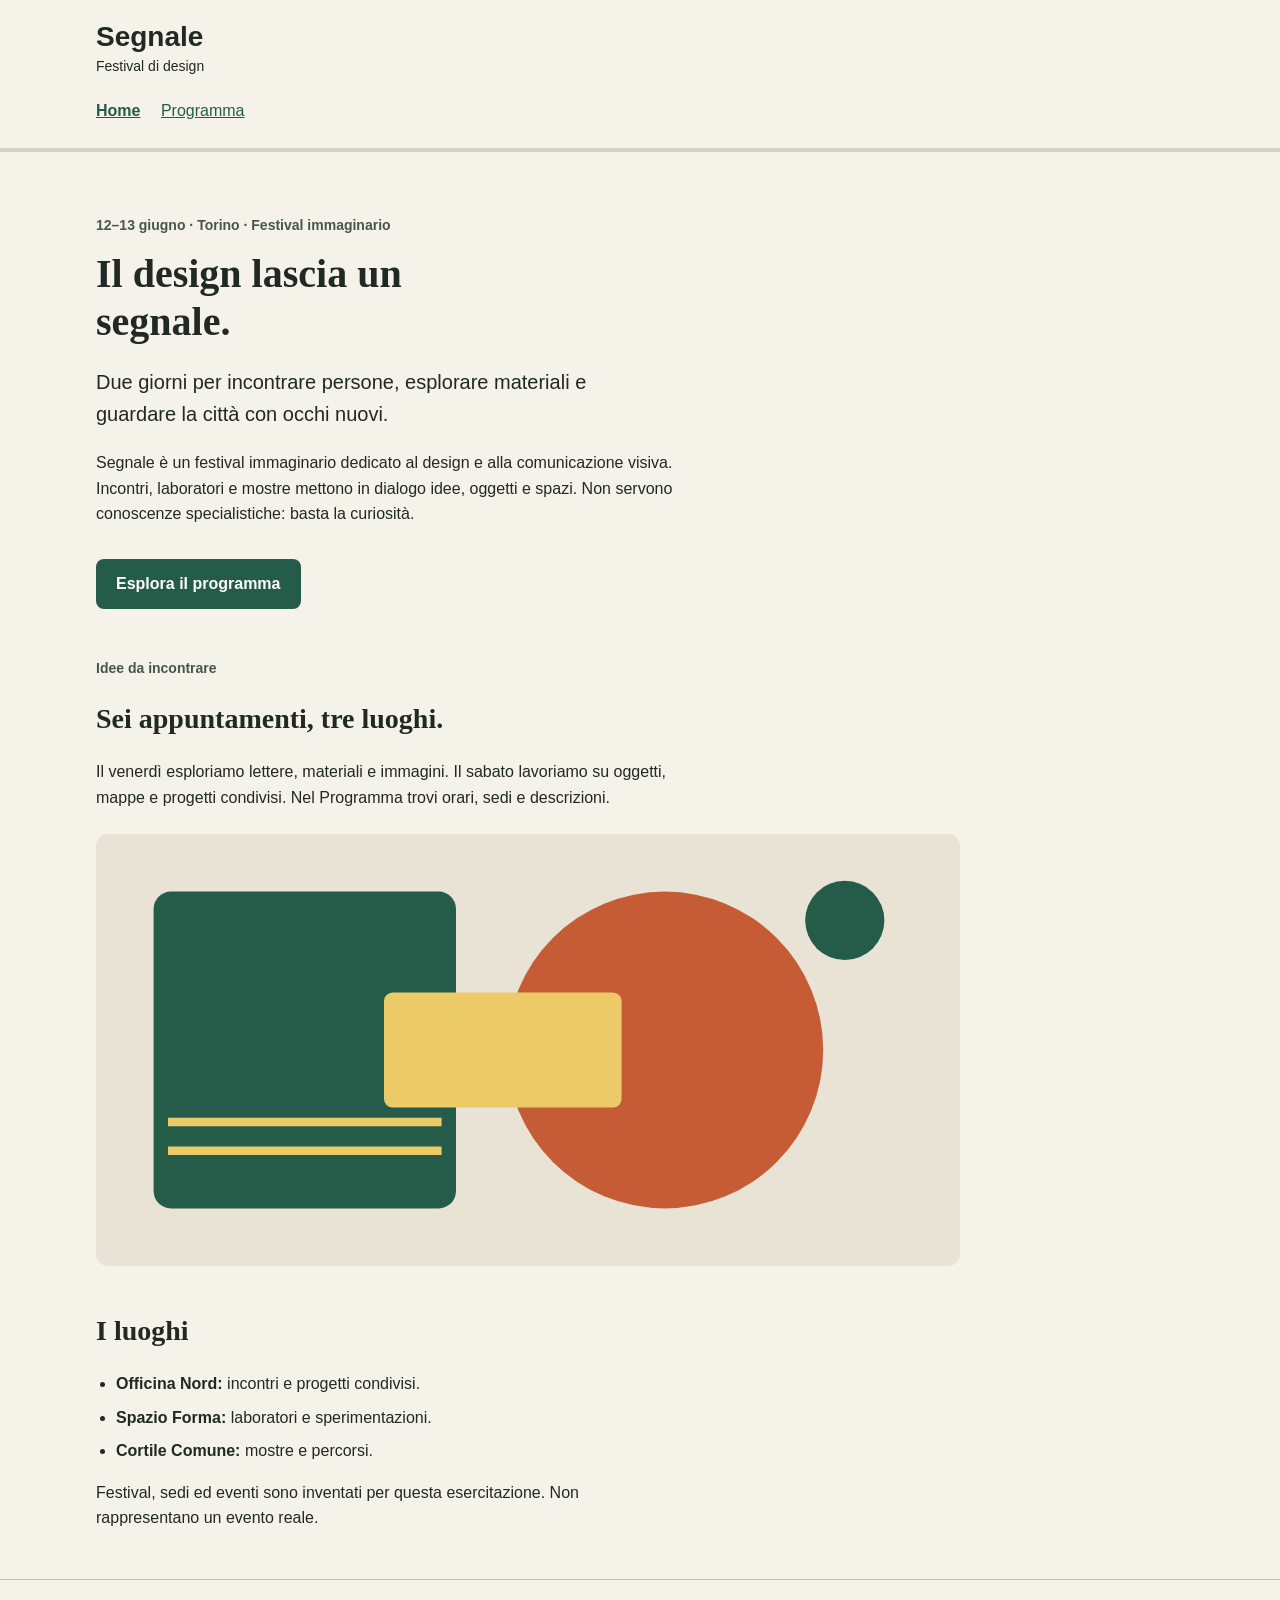
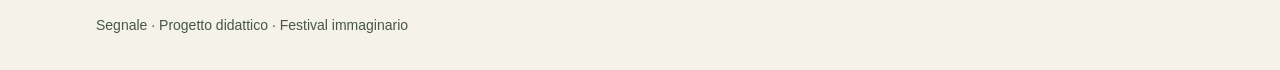
==== index.html @ 08f9d352 "Base iniziale del sito Segnale File originali forniti per l'esercitazione, prima di qualsiasi modifi" ====
<!doctype html>
<html lang="it">
<head>
  <meta charset="utf-8">
  <meta name="viewport" content="width=device-width, initial-scale=1">
  <title>Segnale — Festival di design</title>
  <link rel="stylesheet" href="style.css">
</head>
<body>
  <a class="skip-link" href="#contenuto">Vai al contenuto</a>
  <header class="site-header">
    <div class="container">
      <a class="brand" href="index.html">Segnale<span>Festival di design</span></a>
      <nav aria-label="Navigazione principale">
        <a href="index.html" aria-current="page">Home</a>
        <!-- Da completare: collegare questa voce alla pagina Programma. -->
        <a href="#">Programma</a>
      </nav>
    </div>
  </header>

  <main id="contenuto" class="container">
    <section class="intro" aria-labelledby="titolo-home">
      <p class="eyebrow">12–13 giugno · Torino · Festival immaginario</p>
      <h1 id="titolo-home">Il design lascia un segnale.</h1>
      <p class="lead">Due giorni per incontrare persone, esplorare materiali e guardare la città con occhi nuovi.</p>
      <p class="reading-text">Segnale è un festival immaginario dedicato al design e alla comunicazione visiva. Incontri, laboratori e mostre mettono in dialogo idee, oggetti e spazi. Non servono conoscenze specialistiche: basta la curiosità.</p>
      <!-- Da completare: anche questo collegamento deve aprire il Programma. -->
      <a class="button-link" href="#">Esplora il programma</a>
    </section>

    <section class="content-section" aria-labelledby="titolo-festival">
      <p class="eyebrow">Idee da incontrare</p>
      <h2 id="titolo-festival">Sei appuntamenti, tre luoghi.</h2>
      <p class="reading-text">Il venerdì esploriamo lettere, materiali e immagini. Il sabato lavoriamo su oggetti, mappe e progetti condivisi. Nel Programma trovi orari, sedi e descrizioni.</p>
      <img class="festival-image" src="assets/festival.svg" alt="Composizione geometrica di cerchi e rettangoli nei colori del festival" width="1200" height="600">
    </section>

    <section class="content-section" aria-labelledby="titolo-luoghi">
      <h2 id="titolo-luoghi">I luoghi</h2>
      <ul class="venues">
        <li><strong>Officina Nord:</strong> incontri e progetti condivisi.</li>
        <li><strong>Spazio Forma:</strong> laboratori e sperimentazioni.</li>
        <li><strong>Cortile Comune:</strong> mostre e percorsi.</li>
      </ul>
      <p class="reading-text">Festival, sedi ed eventi sono inventati per questa esercitazione. Non rappresentano un evento reale.</p>
    </section>
  </main>

  <footer class="site-footer"><div class="container"><p>Segnale · Progetto didattico · Festival immaginario</p></div></footer>
</body>
</html>
---- style.css ----
/* Stile iniziale: tipografia, colori e variabili CSS sono già predisposti.
   Lavoreremo su collegamenti, CSS condiviso e disposizione delle schede. */

/* Scelte comuni: ogni regola usa var() per richiamarne il valore. */
:root {
  --colore-primario: #245c49;
  --colore-primario-scuro: #173f32;
  --colore-sfondo: #f5f2e9;
  --colore-testo: #202923;
  --font-testo: Arial, Helvetica, sans-serif;
  --font-titoli: Georgia, "Times New Roman", serif;
}

* {
  box-sizing: border-box;
}

body {
  margin: 0;
  background: var(--colore-sfondo);
  color: var(--colore-testo);
  font-family: var(--font-testo);
  font-size: 1rem;
  line-height: 1.6;
}

a {
  color: var(--colore-primario);
}

a:hover {
  text-decoration-thickness: 3px;
}

a:focus-visible {
  outline: 3px solid var(--colore-testo);
  outline-offset: 4px;
}

.container {
  width: 92%;
  max-width: 68rem;
  margin: 0 auto;
}

.site-header {
  padding: 1.25rem 0;
  border-bottom: 4px solid #d8d2c5;
}

.brand {
  display: inline-block;
  color: var(--colore-testo);
  font-size: 1.75rem;
  font-weight: bold;
  line-height: 1.2;
  text-decoration: none;
}

.brand span {
  display: block;
  margin-top: 0.25rem;
  font-size: 0.875rem;
  font-weight: normal;
}

nav {
  margin-top: 1rem;
}

nav a {
  display: inline-block;
  margin-right: 1rem;
  padding: 0.25rem 0;
}

nav a[aria-current="page"] {
  font-weight: bold;
}

.intro {
  padding: 3rem 0 1rem;
}

.eyebrow,
.event-meta {
  color: #46564b;
  font-size: 0.875rem;
  font-weight: bold;
}

h1,
h2,
h3 {
  font-family: var(--font-titoli);
  line-height: 1.2;
}

h1 {
  max-width: 18ch;
  margin: 0.75rem 0 1.25rem;
  font-size: 2.5rem;
}

h2 {
  font-size: 1.75rem;
}

h3 {
  margin: 0.5rem 0 0.75rem;
  font-size: 1.375rem;
}

.lead {
  max-width: 48ch;
  font-size: 1.25rem;
}

.reading-text {
  max-width: 65ch;
}

.button-link {
  display: inline-block;
  margin-top: 1rem;
  padding: 0.75rem 1.25rem;
  border-radius: 0.5rem;
  background: var(--colore-primario);
  color: #ffffff;
  font-weight: bold;
  text-decoration: none;
}

.button-link:hover {
  background: var(--colore-primario-scuro);
}

.content-section {
  margin: 2rem 0 3rem;
}

.festival-image {
  display: block;
  width: 100%;
  max-width: 54rem;
  height: auto;
  margin-top: 1.5rem;
  border-radius: 0.75rem;
}

.venues {
  padding-left: 1.25rem;
}

.venues li {
  margin-bottom: 0.5rem;
}

/* Qui inseriremo la regola .event-grid durante la demo. */

.event-card {
  margin-bottom: 1.5rem;
  overflow: hidden;
  border: 1px solid #b7c0b7;
  border-radius: 0.75rem;
  background: #ffffff;
}

.event-card img {
  display: block;
  width: 100%;
  height: auto;
}

.event-body {
  padding: 1.25rem;
}

.event-body p:last-child {
  margin-bottom: 0;
}

.event-place {
  color: #46564b;
  font-size: 0.875rem;
}

.site-footer {
  padding: 1.25rem 0;
  border-top: 1px solid #b7c0b7;
  color: #46564b;
  font-size: 0.875rem;
}

.skip-link {
  position: absolute;
  top: -6rem;
  left: 1rem;
  padding: 0.75rem 1rem;
  background: #ffffff;
  color: var(--colore-testo);
}

.skip-link:focus {
  top: 1rem;
}

/* Qui aggiungeremo la media query durante la demo. */
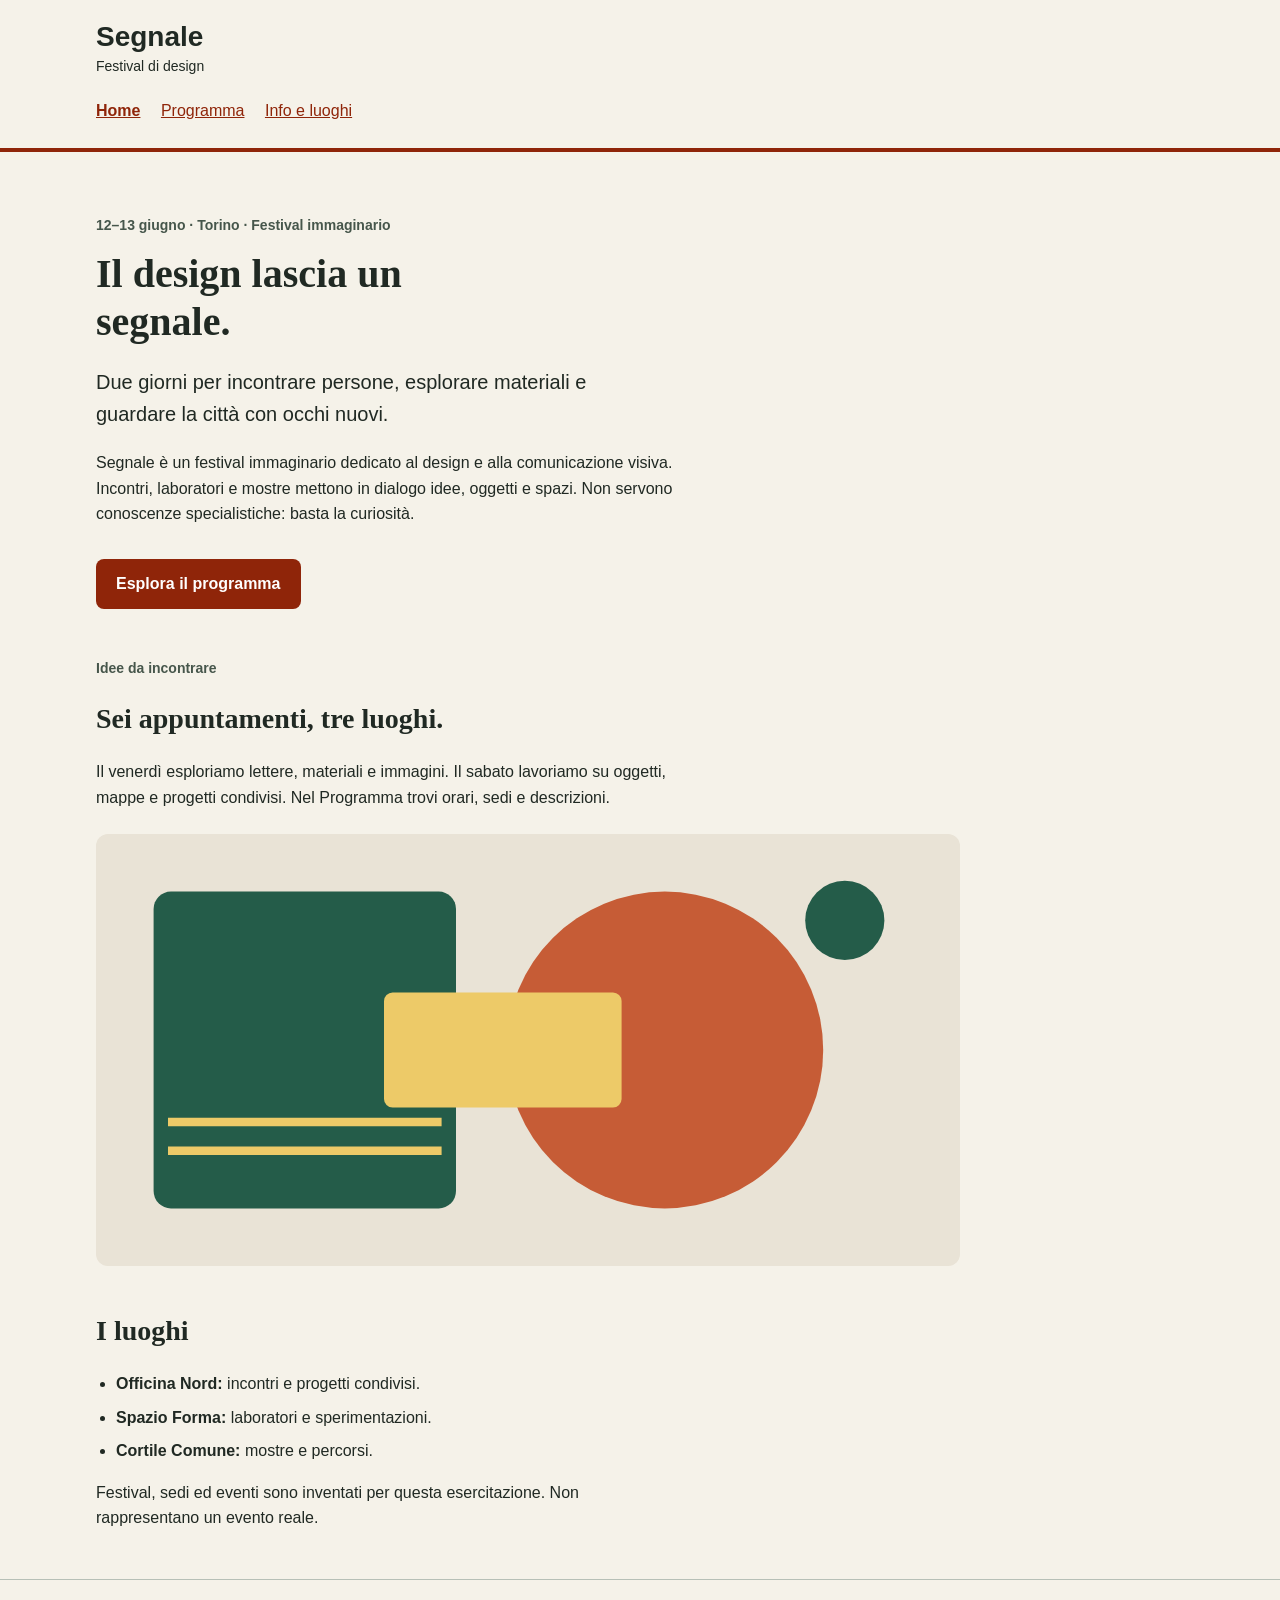
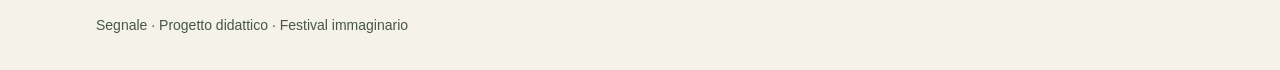
==== commit d435acb5: "Aggiungi la pagina Info e luoghi con galleria, mappa e indirizzi Nuova pagina info.html con galleria" ====
--- a/index.html
+++ b/index.html
@@ -13,8 +13,8 @@
       <a class="brand" href="index.html">Segnale<span>Festival di design</span></a>
       <nav aria-label="Navigazione principale">
         <a href="index.html" aria-current="page">Home</a>
-        <!-- Da completare: collegare questa voce alla pagina Programma. -->
-        <a href="#">Programma</a>
+        <a href="programma.html">Programma</a>
+        <a href="info.html">Info e luoghi</a>
       </nav>
     </div>
   </header>
@@ -25,8 +25,7 @@
       <h1 id="titolo-home">Il design lascia un segnale.</h1>
       <p class="lead">Due giorni per incontrare persone, esplorare materiali e guardare la città con occhi nuovi.</p>
       <p class="reading-text">Segnale è un festival immaginario dedicato al design e alla comunicazione visiva. Incontri, laboratori e mostre mettono in dialogo idee, oggetti e spazi. Non servono conoscenze specialistiche: basta la curiosità.</p>
-      <!-- Da completare: anche questo collegamento deve aprire il Programma. -->
-      <a class="button-link" href="#">Esplora il programma</a>
+      <a class="button-link" href="programma.html">Esplora il programma</a>
     </section>
 
     <section class="content-section" aria-labelledby="titolo-festival">
--- a/style.css
+++ b/style.css
@@ -3,8 +3,8 @@
 
 /* Scelte comuni: ogni regola usa var() per richiamarne il valore. */
 :root {
-  --colore-primario: #245c49;
-  --colore-primario-scuro: #173f32;
+  --colore-primario: #8f2509;
+  --colore-primario-scuro: #6b1c07;
   --colore-sfondo: #f5f2e9;
   --colore-testo: #202923;
   --font-testo: Arial, Helvetica, sans-serif;
@@ -45,7 +45,7 @@
 
 .site-header {
   padding: 1.25rem 0;
-  border-bottom: 4px solid #d8d2c5;
+  border-bottom: 4px solid var(--colore-primario);
 }
 
 .brand {
@@ -156,10 +156,14 @@
   margin-bottom: 0.5rem;
 }
 
-/* Qui inseriremo la regola .event-grid durante la demo. */
+/* Griglia delle schede: una colonna di base (schermi stretti). */
+.event-grid {
+  display: grid;
+  grid-template-columns: 1fr;
+  gap: 2rem;
+}
 
 .event-card {
-  margin-bottom: 1.5rem;
   overflow: hidden;
   border: 1px solid #b7c0b7;
   border-radius: 0.75rem;
@@ -173,7 +177,7 @@
 }
 
 .event-body {
-  padding: 1.25rem;
+  padding: 1.5rem;
 }
 
 .event-body p:last-child {
@@ -205,4 +209,160 @@
   top: 1rem;
 }
 
-/* Qui aggiungeremo la media query durante la demo. */
+/* Pagina Info e luoghi: galleria Swiper. */
+.galleria {
+  max-width: 54rem;
+}
+
+.galleria-luoghi {
+  overflow: hidden;
+  border: 1px solid #b7c0b7;
+  border-radius: 0.75rem;
+  background: #ffffff;
+}
+
+.galleria-slide {
+  margin: 0;
+}
+
+.galleria-slide img {
+  display: block;
+  width: 100%;
+  height: auto;
+}
+
+.galleria-slide figcaption {
+  padding: 1rem 1.25rem 1.25rem;
+}
+
+.galleria-slide figcaption strong {
+  display: block;
+  font-family: var(--font-titoli);
+  font-size: 1.25rem;
+}
+
+.galleria-comandi {
+  display: flex;
+  flex-wrap: wrap;
+  align-items: center;
+  justify-content: space-between;
+  gap: 0.75rem;
+  margin-top: 1rem;
+}
+
+.galleria-pulsante {
+  padding: 0.75rem 1rem;
+  white-space: nowrap;
+  border: 0;
+  border-radius: 0.5rem;
+  background: var(--colore-primario);
+  color: #ffffff;
+  font: inherit;
+  font-weight: bold;
+  cursor: pointer;
+}
+
+.galleria-pulsante:hover {
+  background: var(--colore-primario-scuro);
+}
+
+.galleria-pulsante:focus-visible {
+  outline: 3px solid var(--colore-testo);
+  outline-offset: 3px;
+}
+
+/* Swiper disattiva il pulsante alla prima e all'ultima foto. */
+.galleria-pulsante:disabled,
+.galleria-pulsante.swiper-button-disabled {
+  background: #d8d2c5;
+  color: #46564b;
+  cursor: not-allowed;
+}
+
+/* Swiper dà al contatore width: 100%; qui torna alla sua misura. */
+.galleria-contatore {
+  width: auto;
+  margin: 0;
+  color: #46564b;
+  font-weight: bold;
+}
+
+.crediti {
+  color: #46564b;
+  font-size: 0.875rem;
+}
+
+/* Pagina Info e luoghi: mappa e indirizzi. */
+#mappa-sedi {
+  display: block;
+  width: 100%;
+  height: 22rem;
+  border: 1px solid #b7c0b7;
+  border-radius: 0.75rem;
+}
+
+.mappa-link {
+  margin-top: 0.75rem;
+}
+
+.sedi-titolo {
+  margin-top: 2rem;
+}
+
+.sedi {
+  display: grid;
+  grid-template-columns: 1fr;
+  gap: 1rem;
+  margin: 0;
+  padding: 0;
+  list-style: none;
+}
+
+.sede {
+  padding: 1.25rem;
+  border: 1px solid #b7c0b7;
+  border-radius: 0.75rem;
+  background: #ffffff;
+}
+
+.sede h4 {
+  margin: 0 0 0.5rem;
+  font-family: var(--font-titoli);
+  font-size: 1.125rem;
+}
+
+.sede p {
+  margin: 0 0 0.25rem;
+}
+
+.sede-festival {
+  color: #46564b;
+  font-size: 0.875rem;
+}
+
+.sede a {
+  display: inline-block;
+  margin-top: 0.75rem;
+}
+
+/* Da 600 px in su: due colonne. */
+@media (min-width: 600px) {
+  .event-grid {
+    grid-template-columns: repeat(2, 1fr);
+  }
+
+  #mappa-sedi {
+    height: 28rem;
+  }
+}
+
+/* Da 1024 px in su: tre colonne. */
+@media (min-width: 1024px) {
+  .event-grid {
+    grid-template-columns: repeat(3, 1fr);
+  }
+
+  .sedi {
+    grid-template-columns: repeat(3, 1fr);
+  }
+}
